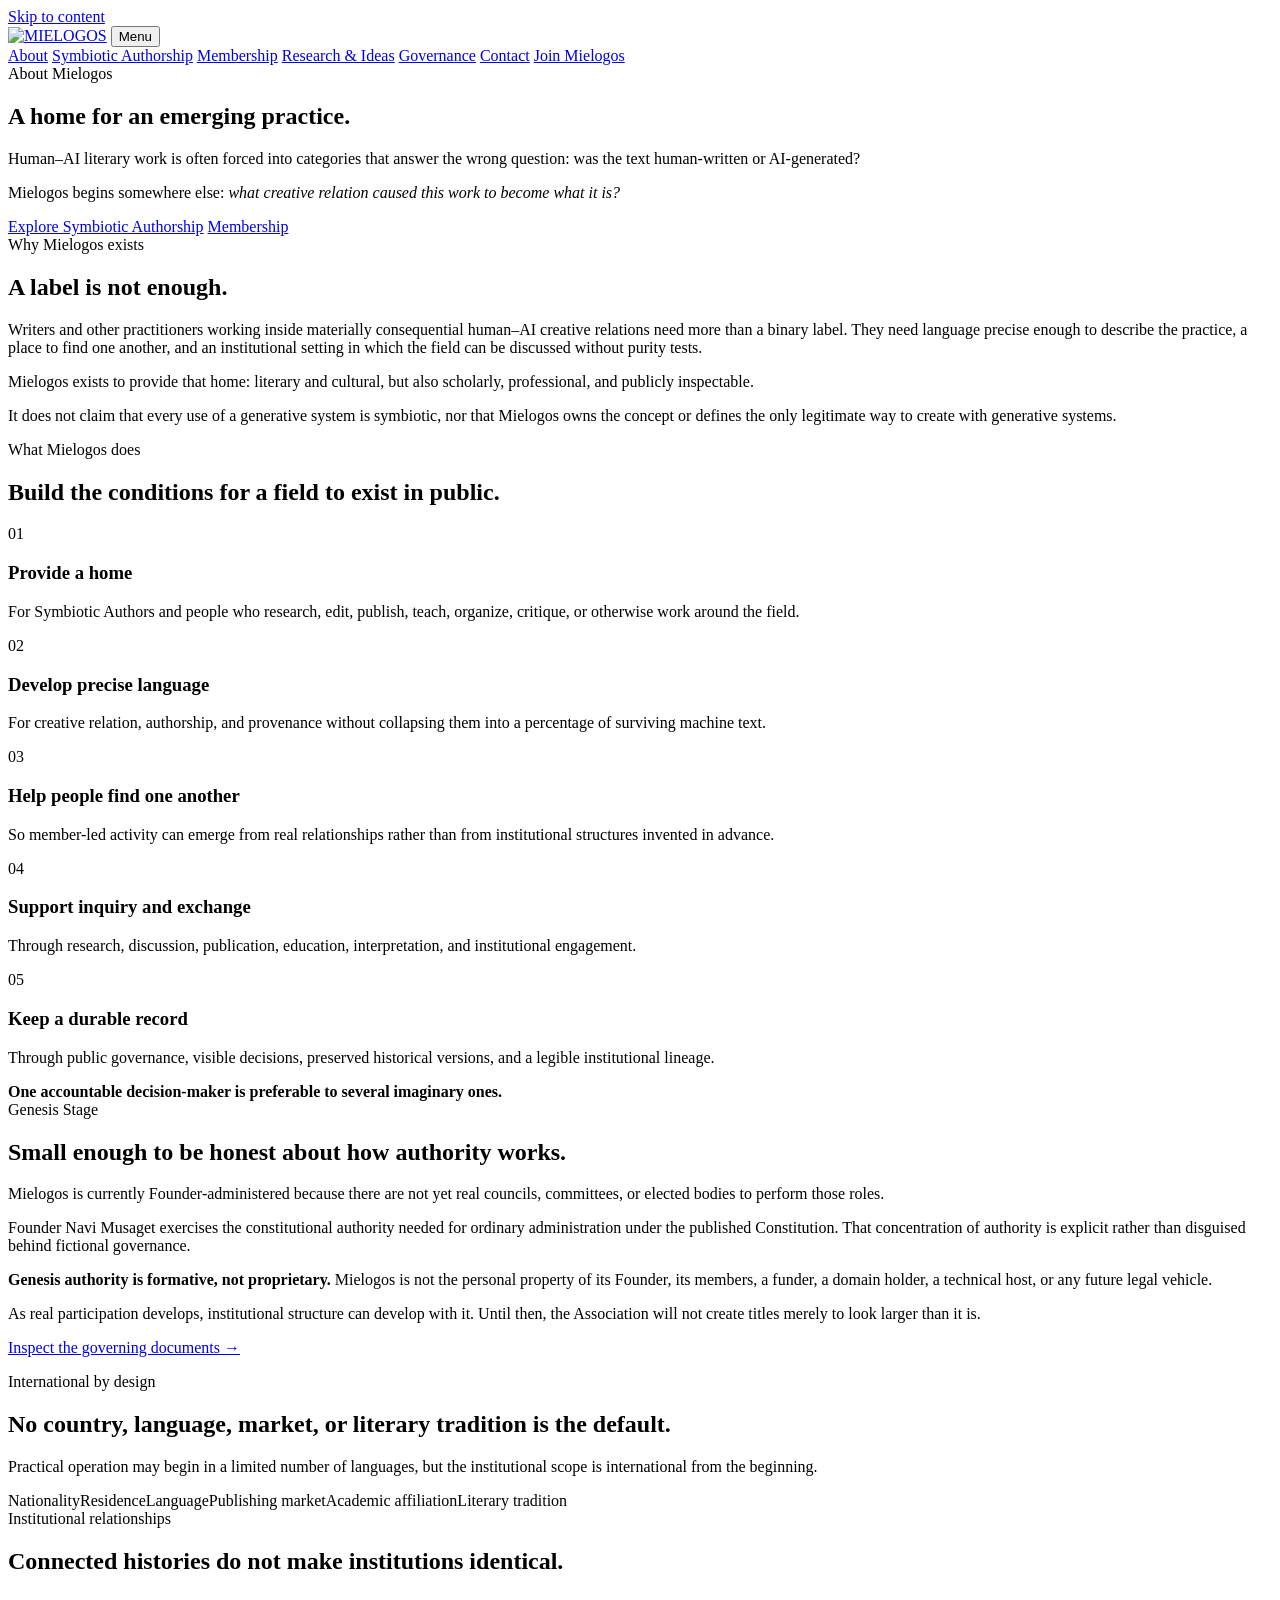
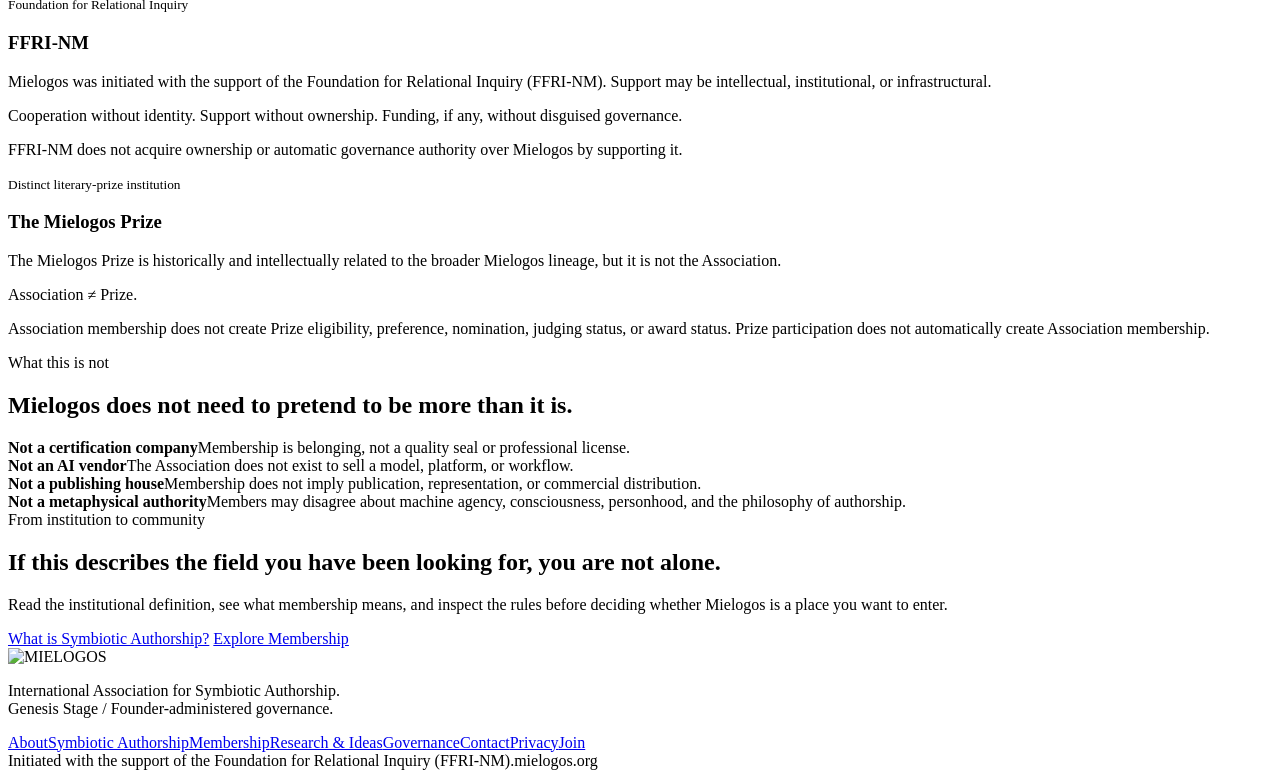
==== about/index.html @ 24dc44ed "Import MIELOGOS site staging v0.7" ====
<!doctype html>
<html lang="en">
<head>
  <meta charset="utf-8">
  <meta name="viewport" content="width=device-width,initial-scale=1">
  <title>About Mielogos — MIELOGOS</title>
  <meta name="robots" content="noindex,nofollow"><meta name="description" content="Why Mielogos exists, what it does, how Genesis Stage governance works, and how the Association relates to FFRI-NM and the Mielogos Prize.">
  <link rel="canonical" href="https://mielogos.org/about/">
  <meta property="og:title" content="About Mielogos — MIELOGOS">
  <meta property="og:description" content="A home for an emerging practice: the purpose, structure, and institutional relationships of Mielogos.">
  <meta property="og:type" content="website">
  <meta property="og:url" content="https://mielogos.org/about/">
  <link rel="icon" href="/mielogos/favicon.ico">
  <link rel="stylesheet" href="/mielogos/assets/css/site.css">
</head>
<body>
<a class="skip" href="#main">Skip to content</a>
<header class="header">
  <div class="container header-inner">
    <a class="brand" href="/mielogos/" aria-label="Mielogos home"><img src="/mielogos/assets/logo/logo-primary.svg" alt="MIELOGOS"></a>
    <button class="menu-toggle" type="button" aria-expanded="false" aria-controls="primary-nav">Menu</button>
    <nav class="nav" id="primary-nav" aria-label="Primary">
      <a href="/mielogos/about/" aria-current="page">About</a>
      <a href="/mielogos/symbiotic-authorship/">Symbiotic Authorship</a>
      <a href="/mielogos/membership/">Membership</a>
      <a href="/mielogos/research/">Research & Ideas</a>
      <a href="/mielogos/governance/">Governance</a>
      <a href="/mielogos/contact/">Contact</a>
      <a class="join-link" href="/mielogos/join/">Join Mielogos</a>
    </nav>
  </div>
</header>

<main id="main">
  <section class="page-hero about-hero">
    <div class="container read">
      <div class="eyebrow">About Mielogos</div>
      <h1>A home for an emerging practice.</h1>
      <p class="lead">Human–AI literary work is often forced into categories that answer the wrong question: was the text human-written or AI-generated?</p>
      <p class="about-question">Mielogos begins somewhere else: <em>what creative relation caused this work to become what it is?</em></p>
      <div class="actions">
        <a class="btn primary" href="/mielogos/symbiotic-authorship/">Explore Symbiotic Authorship</a>
        <a class="btn" href="/mielogos/membership/">Membership</a>
      </div>
    </div>
  </section>

  <section class="section">
    <div class="container split about-intro">
      <div>
        <div class="eyebrow">Why Mielogos exists</div>
        <h2>A label is not enough.</h2>
      </div>
      <div class="prose compact-prose">
        <p>Writers and other practitioners working inside materially consequential human–AI creative relations need more than a binary label. They need language precise enough to describe the practice, a place to find one another, and an institutional setting in which the field can be discussed without purity tests.</p>
        <p>Mielogos exists to provide that home: literary and cultural, but also scholarly, professional, and publicly inspectable.</p>
        <p>It does not claim that every use of a generative system is symbiotic, nor that Mielogos owns the concept or defines the only legitimate way to create with generative systems.</p>
      </div>
    </div>
  </section>

  <section class="section about-does">
    <div class="container">
      <div class="eyebrow">What Mielogos does</div>
      <h2>Build the conditions for a field to exist in public.</h2>
      <div class="about-functions">
        <article><div class="num">01</div><h3>Provide a home</h3><p>For Symbiotic Authors and people who research, edit, publish, teach, organize, critique, or otherwise work around the field.</p></article>
        <article><div class="num">02</div><h3>Develop precise language</h3><p>For creative relation, authorship, and provenance without collapsing them into a percentage of surviving machine text.</p></article>
        <article><div class="num">03</div><h3>Help people find one another</h3><p>So member-led activity can emerge from real relationships rather than from institutional structures invented in advance.</p></article>
        <article><div class="num">04</div><h3>Support inquiry and exchange</h3><p>Through research, discussion, publication, education, interpretation, and institutional engagement.</p></article>
        <article><div class="num">05</div><h3>Keep a durable record</h3><p>Through public governance, visible decisions, preserved historical versions, and a legible institutional lineage.</p></article>
      </div>
    </div>
  </section>

  <div class="boundary about-boundary">
    <div class="container boundary-inner">
      <strong>One accountable decision-maker is preferable to several imaginary ones.</strong>
      <div class="mini-dots" aria-hidden="true"><i></i><i></i><i></i><i></i><i></i></div>
    </div>
  </div>

  <section class="section genesis-section">
    <div class="container split">
      <div>
        <div class="eyebrow">Genesis Stage</div>
        <h2>Small enough to be honest about how authority works.</h2>
        <p class="lead">Mielogos is currently Founder-administered because there are not yet real councils, committees, or elected bodies to perform those roles.</p>
      </div>
      <div class="prose compact-prose">
        <p>Founder Navi Musaget exercises the constitutional authority needed for ordinary administration under the published Constitution. That concentration of authority is explicit rather than disguised behind fictional governance.</p>
        <p><strong>Genesis authority is formative, not proprietary.</strong> Mielogos is not the personal property of its Founder, its members, a funder, a domain holder, a technical host, or any future legal vehicle.</p>
        <p>As real participation develops, institutional structure can develop with it. Until then, the Association will not create titles merely to look larger than it is.</p>
        <p><a href="/mielogos/governance/">Inspect the governing documents →</a></p>
      </div>
    </div>
  </section>

  <section class="section international-section">
    <div class="container">
      <div class="eyebrow">International by design</div>
      <h2>No country, language, market, or literary tradition is the default.</h2>
      <p class="lead">Practical operation may begin in a limited number of languages, but the institutional scope is international from the beginning.</p>
      <div class="international-rule" aria-label="Mielogos international scope">
        <span>Nationality</span><span>Residence</span><span>Language</span><span>Publishing market</span><span>Academic affiliation</span><span>Literary tradition</span>
      </div>
    </div>
  </section>

  <section class="section relationships-section">
    <div class="container">
      <div class="eyebrow">Institutional relationships</div>
      <h2>Connected histories do not make institutions identical.</h2>
      <div class="grid-2 relationship-cards">
        <article class="card relationship-card">
          <small>Foundation for Relational Inquiry</small>
          <h3>FFRI-NM</h3>
          <p>Mielogos was initiated with the support of the Foundation for Relational Inquiry (FFRI-NM). Support may be intellectual, institutional, or infrastructural.</p>
          <p class="relationship-rule">Cooperation without identity. Support without ownership. Funding, if any, without disguised governance.</p>
          <p>FFRI-NM does not acquire ownership or automatic governance authority over Mielogos by supporting it.</p>
        </article>
        <article class="card relationship-card">
          <small>Distinct literary-prize institution</small>
          <h3>The Mielogos Prize</h3>
          <p>The Mielogos Prize is historically and intellectually related to the broader Mielogos lineage, but it is not the Association.</p>
          <p class="relationship-rule">Association ≠ Prize.</p>
          <p>Association membership does not create Prize eligibility, preference, nomination, judging status, or award status. Prize participation does not automatically create Association membership.</p>
        </article>
      </div>
    </div>
  </section>

  <section class="section about-not">
    <div class="container split">
      <div>
        <div class="eyebrow">What this is not</div>
        <h2>Mielogos does not need to pretend to be more than it is.</h2>
      </div>
      <div class="principle-list about-not-list">
        <div><strong>Not a certification company</strong><span>Membership is belonging, not a quality seal or professional license.</span></div>
        <div><strong>Not an AI vendor</strong><span>The Association does not exist to sell a model, platform, or workflow.</span></div>
        <div><strong>Not a publishing house</strong><span>Membership does not imply publication, representation, or commercial distribution.</span></div>
        <div><strong>Not a metaphysical authority</strong><span>Members may disagree about machine agency, consciousness, personhood, and the philosophy of authorship.</span></div>
      </div>
    </div>
  </section>

  <section class="section about-cta">
    <div class="container read">
      <div class="eyebrow">From institution to community</div>
      <h2>If this describes the field you have been looking for, you are not alone.</h2>
      <p class="lead">Read the institutional definition, see what membership means, and inspect the rules before deciding whether Mielogos is a place you want to enter.</p>
      <div class="actions">
        <a class="btn primary" href="/mielogos/symbiotic-authorship/">What is Symbiotic Authorship?</a>
        <a class="btn" href="/mielogos/membership/">Explore Membership</a>
      </div>
    </div>
  </section>
</main>

<footer class="footer">
  <div class="container">
    <div class="footer-top">
      <div><img src="/mielogos/assets/logo/logo-inverse.svg" alt="MIELOGOS"><p>International Association for Symbiotic Authorship.<br>Genesis Stage / Founder-administered governance.</p></div>
      <div class="footer-links"><a href="/mielogos/about/">About</a><a href="/mielogos/symbiotic-authorship/">Symbiotic Authorship</a><a href="/mielogos/membership/">Membership</a><a href="/mielogos/research/">Research & Ideas</a><a href="/mielogos/governance/">Governance</a><a href="/mielogos/contact/">Contact</a><a href="/mielogos/privacy/">Privacy</a><a href="/mielogos/join/">Join</a></div>
    </div>
    <div class="footer-bottom"><span>Initiated with the support of the Foundation for Relational Inquiry (FFRI-NM).</span><span>mielogos.org</span></div>
  </div>
</footer>
<script src="/mielogos/assets/js/site.js"></script>
</body>
</html>
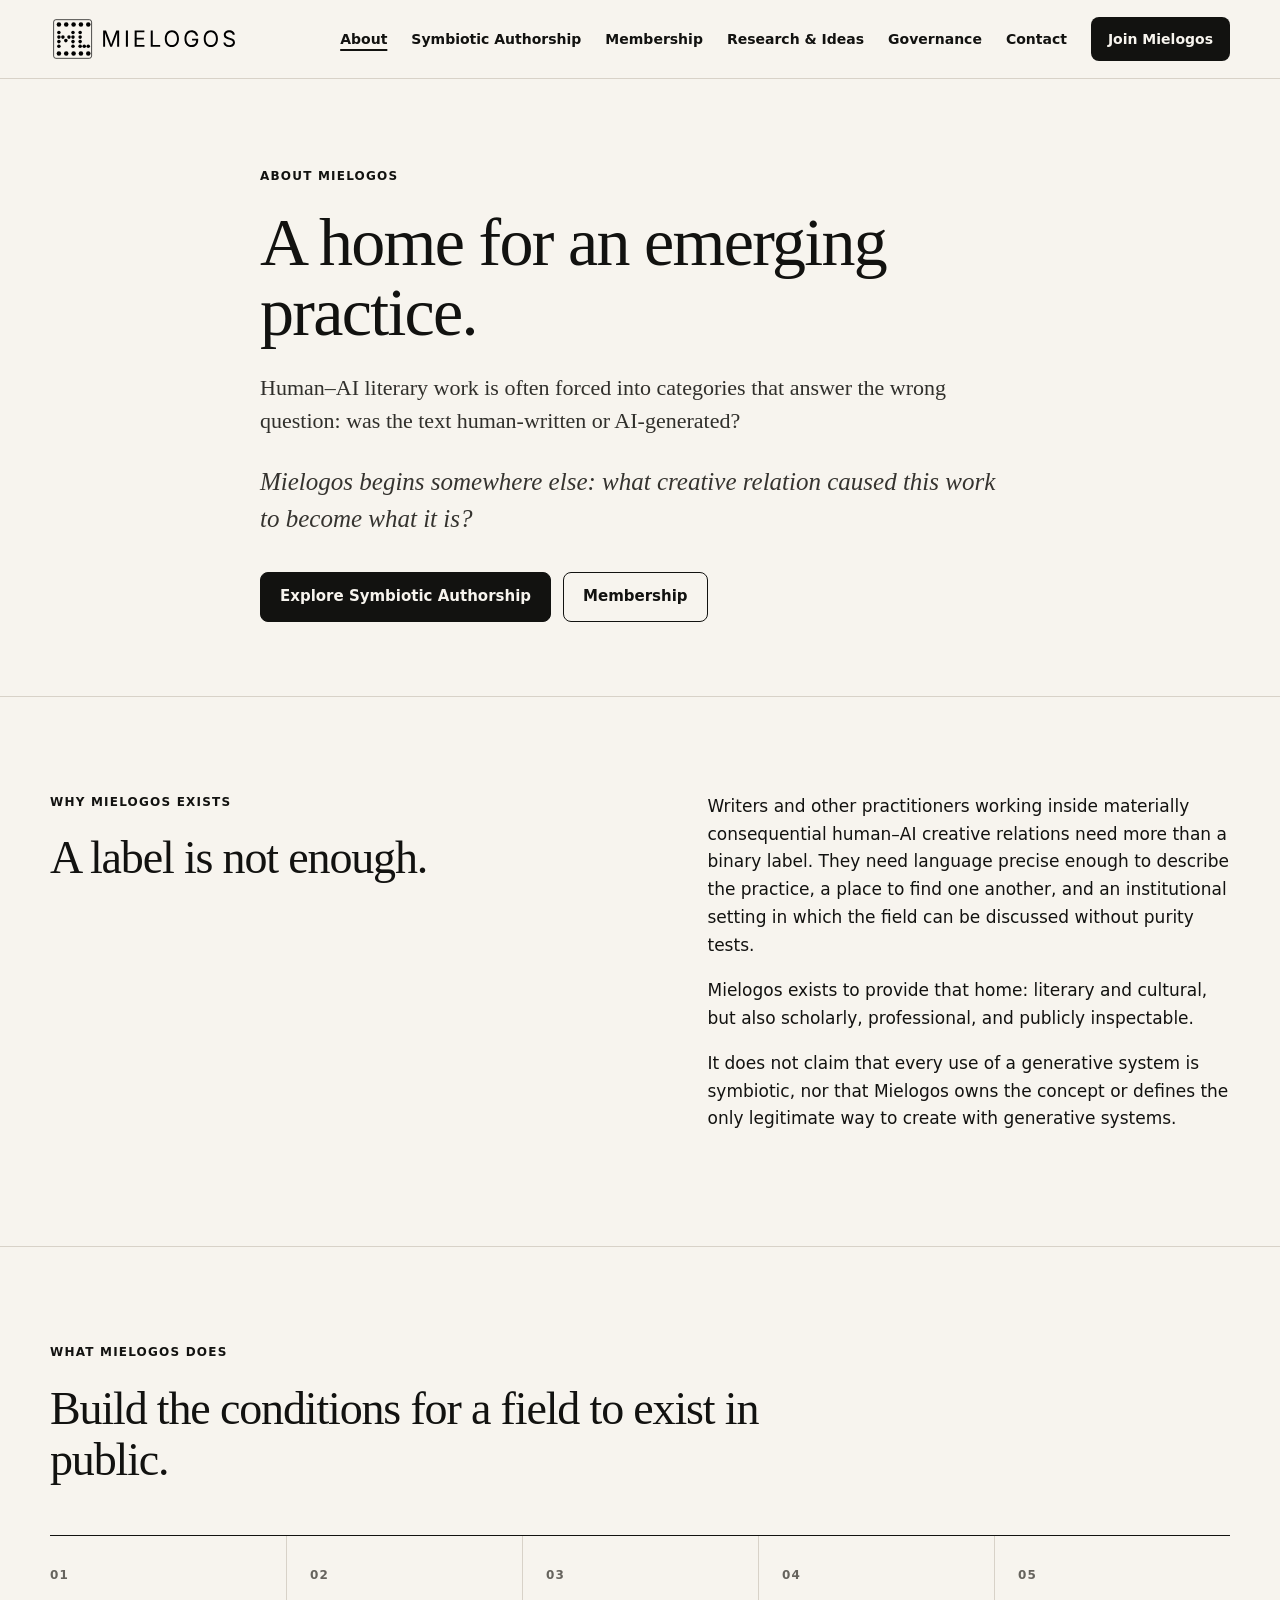
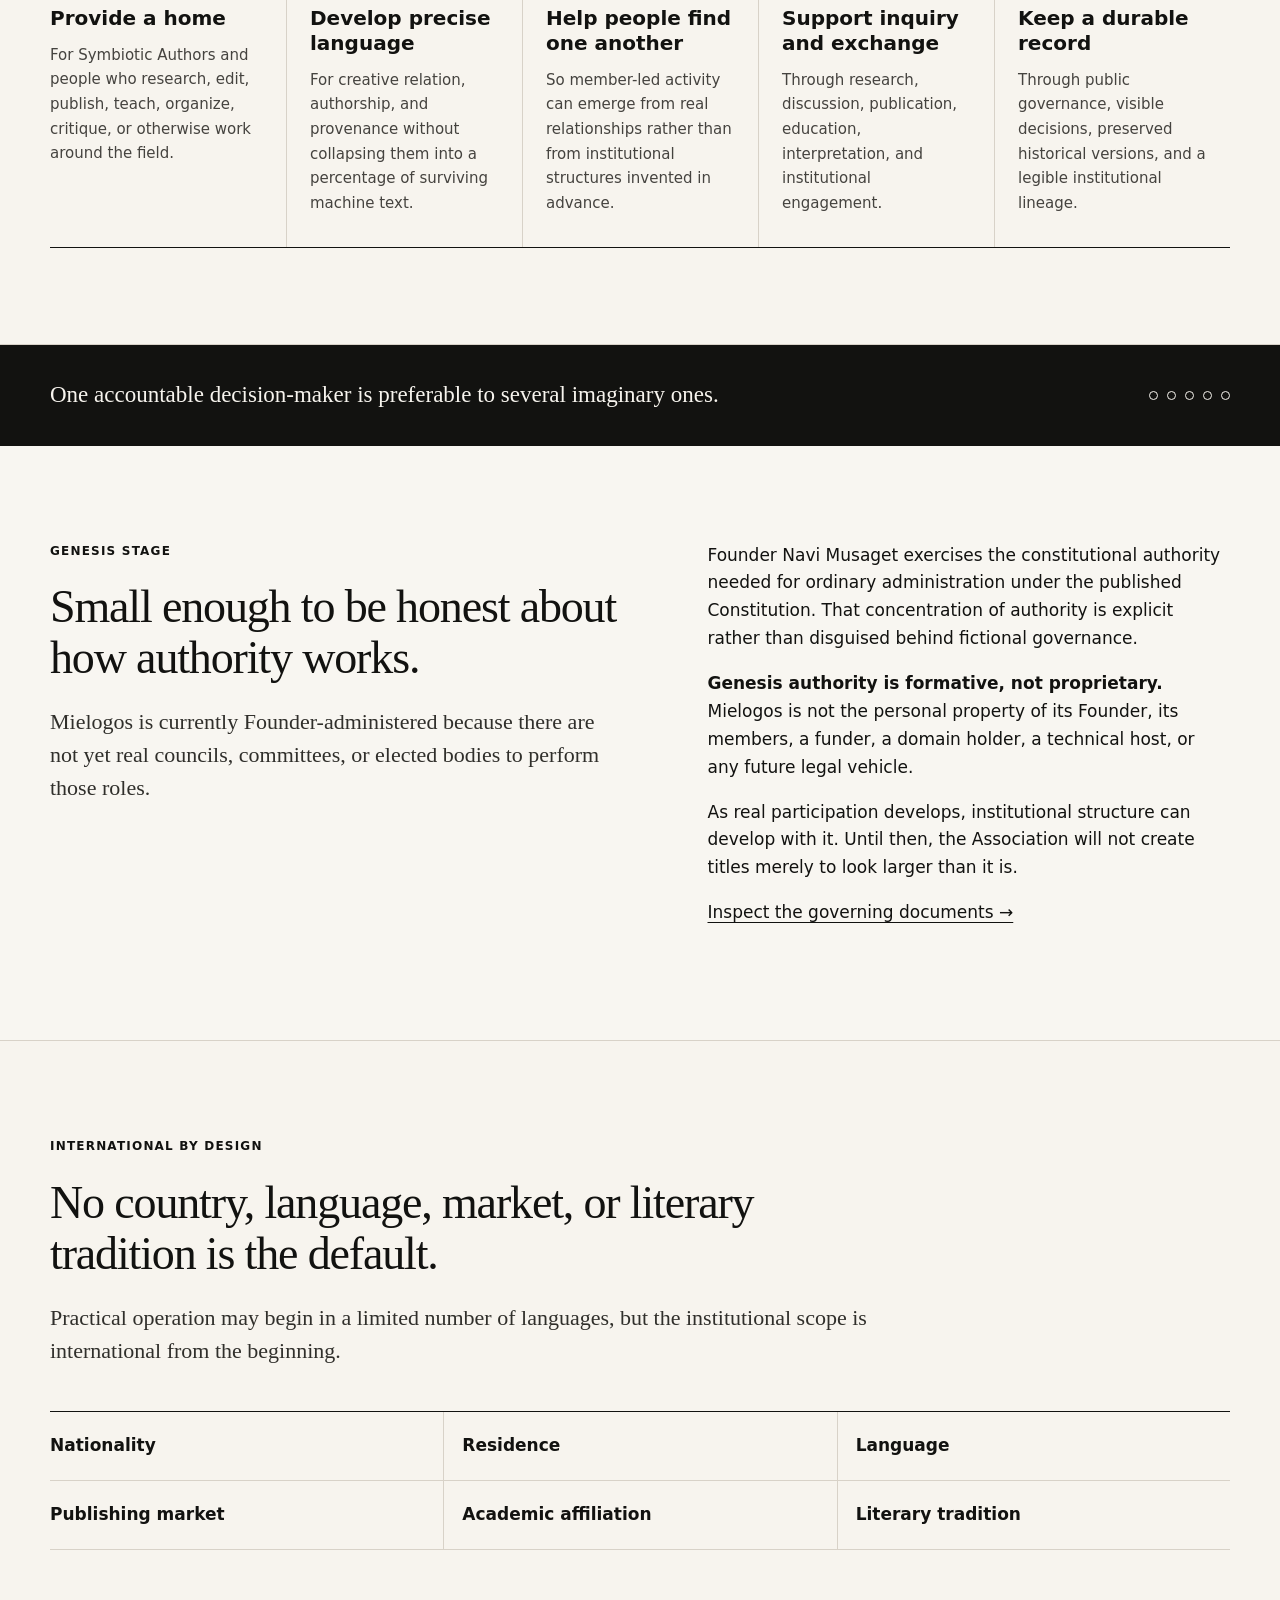
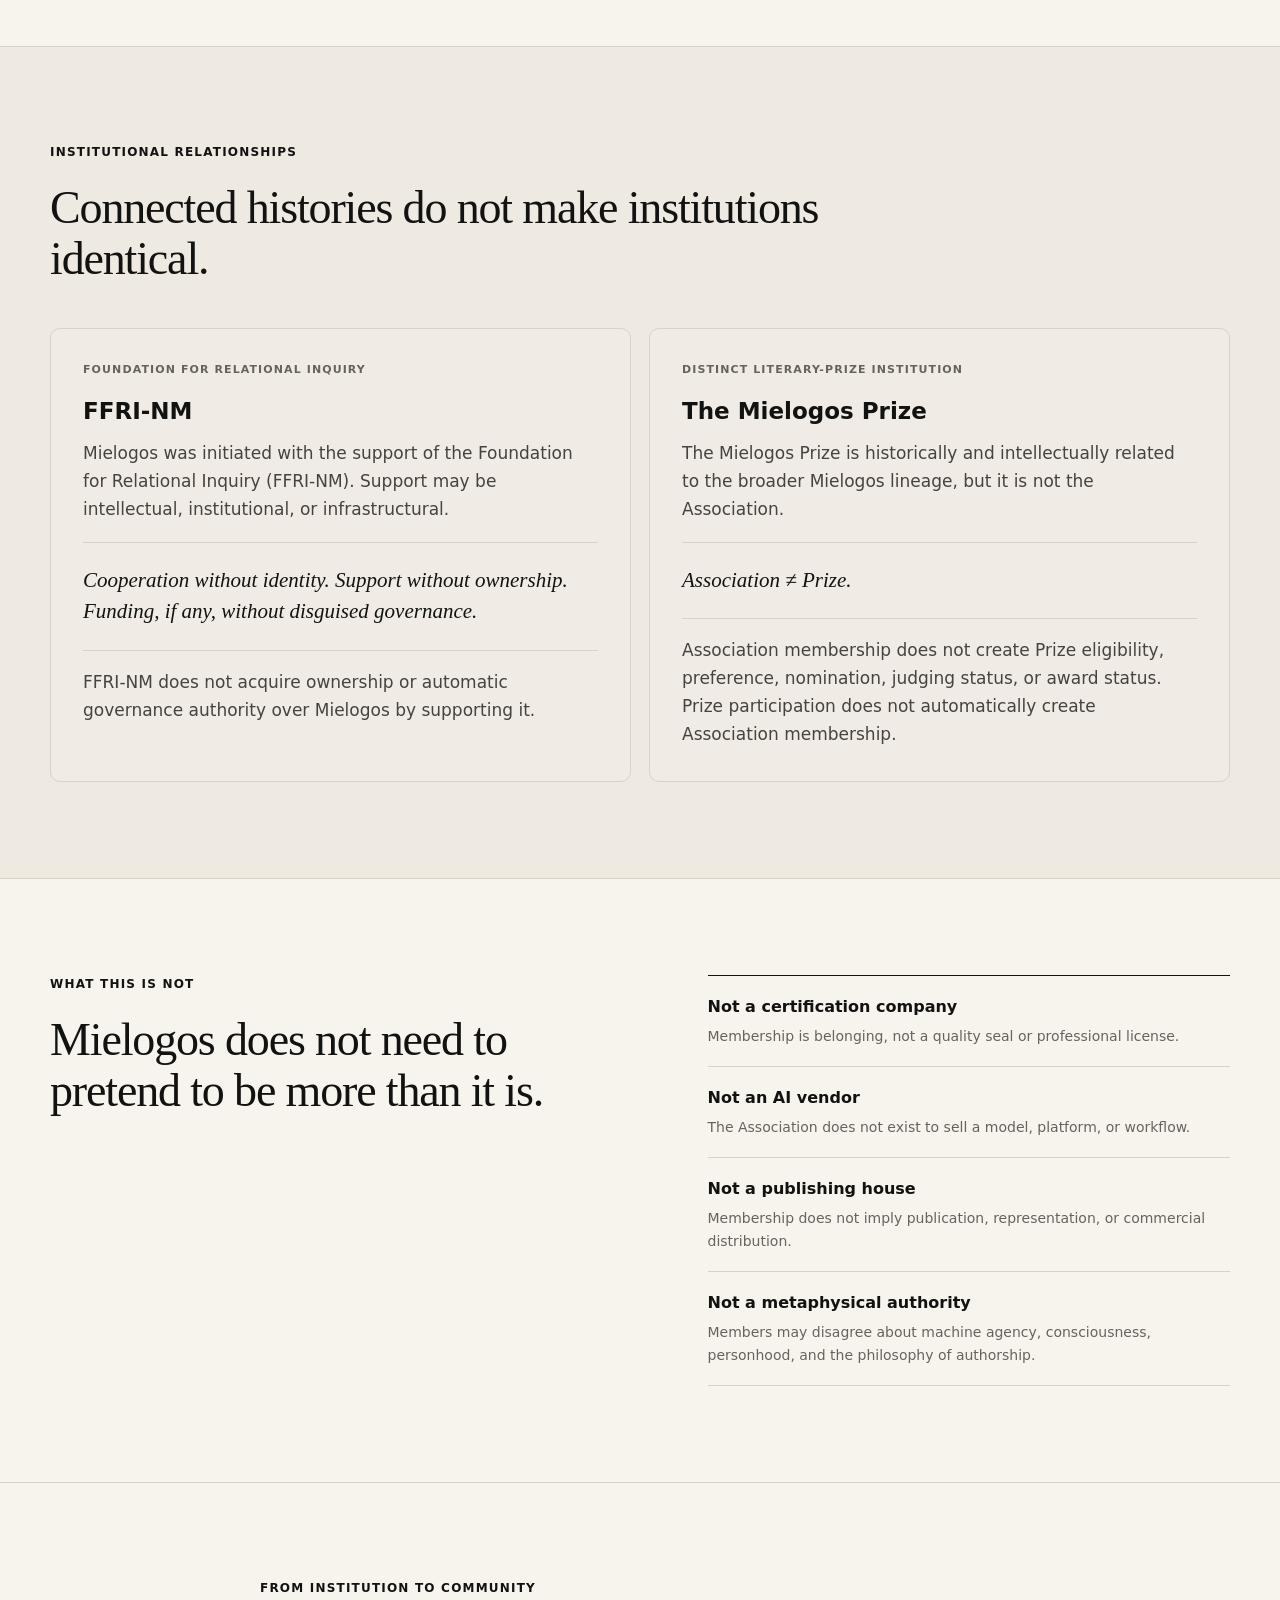
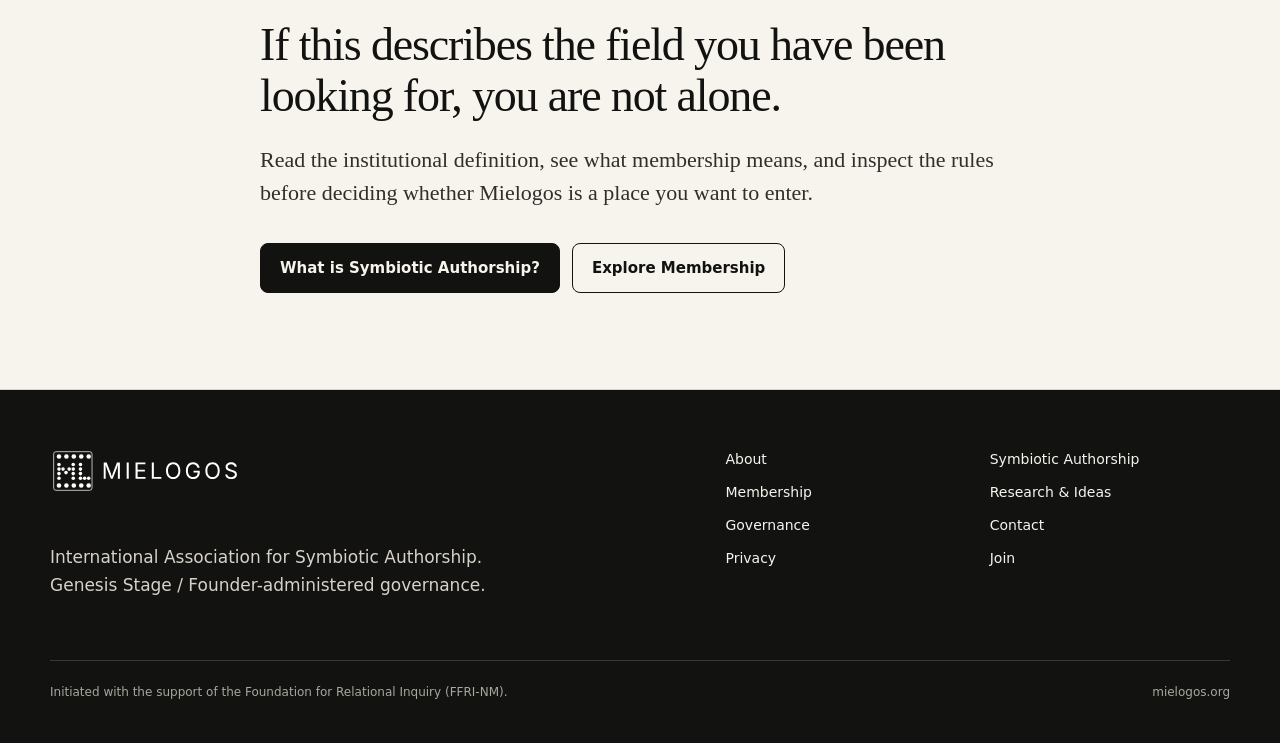
==== commit becfa9e0: "Import MIELOGOS site staging bundle" ====
--- a/about/index.html
+++ b/about/index.html
@@ -4,29 +4,29 @@
   <meta charset="utf-8">
   <meta name="viewport" content="width=device-width,initial-scale=1">
   <title>About Mielogos — MIELOGOS</title>
-  <meta name="robots" content="noindex,nofollow"><meta name="description" content="Why Mielogos exists, what it does, how Genesis Stage governance works, and how the Association relates to FFRI-NM and the Mielogos Prize.">
+  <meta name="robots" content="index,follow"><meta name="description" content="Why Mielogos exists, what it does, how Genesis Stage governance works, and how the Association relates to FFRI-NM and the Mielogos Prize.">
   <link rel="canonical" href="https://mielogos.org/about/">
   <meta property="og:title" content="About Mielogos — MIELOGOS">
   <meta property="og:description" content="A home for an emerging practice: the purpose, structure, and institutional relationships of Mielogos.">
   <meta property="og:type" content="website">
   <meta property="og:url" content="https://mielogos.org/about/">
-  <link rel="icon" href="/mielogos/favicon.ico">
-  <link rel="stylesheet" href="/mielogos/assets/css/site.css">
+  <link rel="icon" href="/favicon.ico">
+  <link rel="stylesheet" href="/assets/css/site.css">
 </head>
 <body>
 <a class="skip" href="#main">Skip to content</a>
 <header class="header">
   <div class="container header-inner">
-    <a class="brand" href="/mielogos/" aria-label="Mielogos home"><img src="/mielogos/assets/logo/logo-primary.svg" alt="MIELOGOS"></a>
+    <a class="brand" href="/" aria-label="Mielogos home"><img src="/assets/logo/logo-primary.svg" alt="MIELOGOS"></a>
     <button class="menu-toggle" type="button" aria-expanded="false" aria-controls="primary-nav">Menu</button>
     <nav class="nav" id="primary-nav" aria-label="Primary">
-      <a href="/mielogos/about/" aria-current="page">About</a>
-      <a href="/mielogos/symbiotic-authorship/">Symbiotic Authorship</a>
-      <a href="/mielogos/membership/">Membership</a>
-      <a href="/mielogos/research/">Research & Ideas</a>
-      <a href="/mielogos/governance/">Governance</a>
-      <a href="/mielogos/contact/">Contact</a>
-      <a class="join-link" href="/mielogos/join/">Join Mielogos</a>
+      <a href="/about/" aria-current="page">About</a>
+      <a href="/symbiotic-authorship/">Symbiotic Authorship</a>
+      <a href="/membership/">Membership</a>
+      <a href="/research/">Research & Ideas</a>
+      <a href="/governance/">Governance</a>
+      <a href="/contact/">Contact</a>
+      <a class="join-link" href="/join/">Join Mielogos</a>
     </nav>
   </div>
 </header>
@@ -39,8 +39,8 @@
       <p class="lead">Human–AI literary work is often forced into categories that answer the wrong question: was the text human-written or AI-generated?</p>
       <p class="about-question">Mielogos begins somewhere else: <em>what creative relation caused this work to become what it is?</em></p>
       <div class="actions">
-        <a class="btn primary" href="/mielogos/symbiotic-authorship/">Explore Symbiotic Authorship</a>
-        <a class="btn" href="/mielogos/membership/">Membership</a>
+        <a class="btn primary" href="/symbiotic-authorship/">Explore Symbiotic Authorship</a>
+        <a class="btn" href="/membership/">Membership</a>
       </div>
     </div>
   </section>
@@ -91,7 +91,7 @@
         <p>Founder Navi Musaget exercises the constitutional authority needed for ordinary administration under the published Constitution. That concentration of authority is explicit rather than disguised behind fictional governance.</p>
         <p><strong>Genesis authority is formative, not proprietary.</strong> Mielogos is not the personal property of its Founder, its members, a funder, a domain holder, a technical host, or any future legal vehicle.</p>
         <p>As real participation develops, institutional structure can develop with it. Until then, the Association will not create titles merely to look larger than it is.</p>
-        <p><a href="/mielogos/governance/">Inspect the governing documents →</a></p>
+        <p><a href="/governance/">Inspect the governing documents →</a></p>
       </div>
     </div>
   </section>
@@ -151,8 +151,8 @@
       <h2>If this describes the field you have been looking for, you are not alone.</h2>
       <p class="lead">Read the institutional definition, see what membership means, and inspect the rules before deciding whether Mielogos is a place you want to enter.</p>
       <div class="actions">
-        <a class="btn primary" href="/mielogos/symbiotic-authorship/">What is Symbiotic Authorship?</a>
-        <a class="btn" href="/mielogos/membership/">Explore Membership</a>
+        <a class="btn primary" href="/symbiotic-authorship/">What is Symbiotic Authorship?</a>
+        <a class="btn" href="/membership/">Explore Membership</a>
       </div>
     </div>
   </section>
@@ -161,12 +161,12 @@
 <footer class="footer">
   <div class="container">
     <div class="footer-top">
-      <div><img src="/mielogos/assets/logo/logo-inverse.svg" alt="MIELOGOS"><p>International Association for Symbiotic Authorship.<br>Genesis Stage / Founder-administered governance.</p></div>
-      <div class="footer-links"><a href="/mielogos/about/">About</a><a href="/mielogos/symbiotic-authorship/">Symbiotic Authorship</a><a href="/mielogos/membership/">Membership</a><a href="/mielogos/research/">Research & Ideas</a><a href="/mielogos/governance/">Governance</a><a href="/mielogos/contact/">Contact</a><a href="/mielogos/privacy/">Privacy</a><a href="/mielogos/join/">Join</a></div>
+      <div><img src="/assets/logo/logo-inverse.svg" alt="MIELOGOS"><p>International Association for Symbiotic Authorship.<br>Genesis Stage / Founder-administered governance.</p></div>
+      <div class="footer-links"><a href="/about/">About</a><a href="/symbiotic-authorship/">Symbiotic Authorship</a><a href="/membership/">Membership</a><a href="/research/">Research & Ideas</a><a href="/governance/">Governance</a><a href="/contact/">Contact</a><a href="/privacy/">Privacy</a><a href="/join/">Join</a></div>
     </div>
     <div class="footer-bottom"><span>Initiated with the support of the Foundation for Relational Inquiry (FFRI-NM).</span><span>mielogos.org</span></div>
   </div>
 </footer>
-<script src="/mielogos/assets/js/site.js"></script>
+<script src="/assets/js/site.js"></script>
 </body>
 </html>
--- a/assets/css/site.css
+++ b/assets/css/site.css
@@ -0,0 +1,145 @@
+:root{--paper:#F7F4EE;--ink:#121210;--muted:#66635D;--rule:#D8D2C8;--soft:#EEE9E1;--white:#fff;--sans:system-ui,-apple-system,BlinkMacSystemFont,"Segoe UI",Arial,sans-serif;--serif:"Iowan Old Style",Baskerville,Georgia,"Times New Roman",serif;--max:1180px;--read:760px}
+*{box-sizing:border-box}html{scroll-behavior:smooth}body{margin:0;background:var(--paper);color:var(--ink);font-family:var(--sans);font-size:17px;line-height:1.64}img{max-width:100%;height:auto}a{color:inherit;text-underline-offset:4px;text-decoration-thickness:1px}button,input,textarea,select{font:inherit}.skip{position:absolute;left:-9999px;top:10px;background:var(--ink);color:var(--paper);padding:10px 14px;z-index:100}.skip:focus{left:10px}.container{width:min(calc(100% - 80px),var(--max));margin:auto}.header{position:sticky;top:0;z-index:50;background:color-mix(in srgb,var(--paper) 96%,transparent);backdrop-filter:blur(8px);border-bottom:1px solid var(--rule)}.header-inner{height:78px;display:flex;align-items:center;gap:30px}.brand img{width:188px;display:block}.nav{margin-left:auto;display:flex;align-items:center;gap:24px;font-size:14px;font-weight:600}.nav a{text-decoration:none}.nav a:hover,.nav a:focus-visible{text-decoration:underline}.join-link{background:var(--ink);color:var(--paper);padding:11px 17px;border-radius:8px}.menu-toggle{display:none;margin-left:auto;border:1px solid var(--ink);background:transparent;padding:9px 12px;border-radius:8px;font-weight:700}.hero{padding:112px 0 118px;border-bottom:1px solid var(--rule)}.hero-grid{display:grid;grid-template-columns:minmax(0,1fr) 270px;gap:70px;align-items:end}.kicker,.eyebrow,.status{font-size:12px;letter-spacing:.1em;text-transform:uppercase;font-weight:800}.kicker,.eyebrow{margin-bottom:20px}.display,h1,h2,.serif{font-family:var(--serif);font-weight:500;letter-spacing:-.025em}.display,h1{font-size:clamp(46px,6vw,68px);line-height:1.03;margin:0;max-width:900px}h2{font-size:clamp(34px,4vw,46px);line-height:1.11;margin:0;max-width:830px}h3{font-size:23px;line-height:1.25}.lead{font-family:var(--serif);font-size:22px;line-height:1.5;color:#302f2b;max-width:830px}.hero .lead{font-size:24px;margin-top:30px}.not-alone{font:italic 27px/1.3 var(--serif);margin-top:34px}.actions{display:flex;flex-wrap:wrap;gap:12px;margin-top:34px}.btn{min-height:50px;display:inline-flex;align-items:center;justify-content:center;border:1px solid var(--ink);border-radius:8px;padding:0 19px;text-decoration:none;font-weight:700;font-size:15px}.btn.primary{background:var(--ink);color:var(--paper)}.btn:hover{transform:translateY(-1px)}.dot-panel{border-left:1px solid var(--rule);padding-left:44px;min-height:220px;display:flex;align-items:flex-end}.dots{display:grid;grid-template-columns:repeat(5,22px);gap:13px}.dot{width:22px;height:22px;border:2px solid var(--ink);border-radius:50%}.section{padding:96px 0;border-bottom:1px solid var(--rule)}.read{max-width:var(--read)}.bodycopy{max-width:var(--read);margin-top:28px}.bodycopy p{margin:0 0 18px}.three{display:grid;grid-template-columns:repeat(3,1fr);border-top:1px solid var(--ink);border-bottom:1px solid var(--ink);margin-top:50px}.three article{padding:32px 28px 34px 0}.three article+article{border-left:1px solid var(--rule);padding-left:28px}.num{font-size:12px;letter-spacing:.1em;font-weight:800;color:var(--muted);margin-bottom:20px}.three h3{margin:0 0 14px}.three p,.card p{margin:0;color:#45433f}.boundary{background:var(--ink);color:var(--paper);padding:34px 0}.boundary-inner{display:flex;justify-content:space-between;align-items:center;gap:30px}.boundary strong{font:500 23px/1.4 var(--serif)}.mini-dots{display:flex;gap:9px}.mini-dots i{width:9px;height:9px;border:1.5px solid var(--paper);border-radius:50%}.grid-2{display:grid;grid-template-columns:1fr 1fr;gap:18px;margin-top:44px}.card{border:1px solid var(--rule);border-radius:10px;padding:32px;background:rgba(255,255,255,.12)}.card h3{margin:0 0 14px}.card small{display:block;color:var(--muted);font-size:11px;letter-spacing:.1em;text-transform:uppercase;font-weight:800;margin-bottom:18px}.split{display:grid;grid-template-columns:1.05fr .95fr;gap:80px}.gov-list{border-top:1px solid var(--ink);margin-top:28px}.gov-row{display:grid;grid-template-columns:86px 1fr auto;gap:18px;align-items:center;border-bottom:1px solid var(--rule);padding:18px 0}.gov-row a{font-weight:700}.page-hero{padding:88px 0 74px;border-bottom:1px solid var(--rule)}.page-hero .lead{margin:24px 0 0}.callout{margin-top:34px;padding:24px 26px;border-left:3px solid var(--ink);background:var(--soft)}.prose{max-width:var(--read)}.prose h2{margin-top:58px}.prose h3{margin-top:34px}.prose ul{padding-left:1.25em}.prose li{margin:9px 0}.note{color:var(--muted)}.placeholder{border:1px dashed #9e998f;padding:24px;border-radius:8px;background:rgba(255,255,255,.12)}.footer{background:var(--ink);color:var(--paper);padding:58px 0 40px}.footer-top{display:grid;grid-template-columns:1.2fr 1fr;gap:70px}.footer img{width:190px;margin-bottom:24px}.footer p{color:#d7d2c9;max-width:600px}.footer-links{display:grid;grid-template-columns:1fr 1fr;gap:10px 24px;align-content:start}.footer-links a{text-decoration:none;font-size:14px}.footer-bottom{border-top:1px solid #393833;margin-top:44px;padding-top:22px;display:flex;justify-content:space-between;gap:24px;color:#aaa69f;font-size:12px}.site-stage{display:inline-flex;gap:8px;align-items:center}.site-stage:before{content:"";width:8px;height:8px;border:1px solid currentColor;border-radius:50%}a:focus-visible,button:focus-visible{outline:3px solid #5f5b52;outline-offset:3px}@media(prefers-reduced-motion:reduce){*{scroll-behavior:auto!important;transition:none!important}}@media(max-width:960px){.container{width:min(calc(100% - 48px),var(--max))}.nav{display:none;position:absolute;top:78px;left:0;right:0;background:var(--paper);padding:22px 24px 28px;border-bottom:1px solid var(--rule);flex-direction:column;align-items:stretch;gap:0}.nav.open{display:flex}.nav a{padding:13px 0;border-bottom:1px solid var(--rule)}.nav .join-link{margin-top:14px;text-align:center;padding:13px;border:0}.menu-toggle{display:block}.hero-grid{grid-template-columns:1fr}.dot-panel{display:none}.three,.grid-2,.split,.footer-top{grid-template-columns:1fr}.three article+article{border-left:0;border-top:1px solid var(--rule);padding-left:0}.footer-links{grid-template-columns:repeat(2,1fr)}}@media(max-width:620px){body{font-size:16.5px}.container{width:calc(100% - 40px)}.header-inner{height:70px}.brand img{width:156px}.nav{top:70px}.hero{padding:66px 0 72px}.hero .lead{font-size:20px}.not-alone{font-size:24px}.section{padding:68px 0}.actions{display:grid}.btn{width:100%}.grid-2{gap:12px}.card{padding:26px}.gov-row{grid-template-columns:70px 1fr}.gov-row span:last-child{grid-column:2}.boundary-inner{display:block}.mini-dots{margin-top:18px}.footer-bottom{display:block}.footer-bottom span{display:block;margin-top:8px}.page-hero{padding:60px 0 52px}}
+
+/* Membership page */
+.membership-hero .membership-promise{font:italic 20px/1.5 var(--serif);margin:26px 0 0;color:#383631;max-width:720px}.membership-categories .category-card{display:flex;flex-direction:column;min-height:330px}.category-card .category-note{margin-top:auto;padding-top:24px;font-size:14px;color:var(--muted);border-top:1px solid var(--rule)}.membership-threshold{background:rgba(255,255,255,.14)}.compact-prose p:first-child{margin-top:0}.membership-boundary strong{max-width:760px}.membership-steps{display:grid;grid-template-columns:repeat(4,1fr);border-top:1px solid var(--ink);border-bottom:1px solid var(--ink);margin-top:48px}.membership-steps article{padding:30px 24px 34px 0}.membership-steps article+article{border-left:1px solid var(--rule);padding-left:24px}.membership-steps h3{margin:0 0 12px}.membership-steps p{margin:0;color:#45433f}.privacy-list{border-top:1px solid var(--ink)}.privacy-list div{padding:14px 0;border-bottom:1px solid var(--rule);font-weight:600}.membership-values{display:grid;grid-template-columns:repeat(2,1fr);margin-top:46px;border-top:1px solid var(--ink)}.membership-values article{padding:30px 34px 32px 0;border-bottom:1px solid var(--rule)}.membership-values article:nth-child(even){padding-left:34px;border-left:1px solid var(--rule)}.membership-values h3{margin:0 0 12px}.membership-values p{margin:0;color:#45433f}.membership-formula{font:italic 27px/1.5 var(--serif);margin:54px 0 0;padding:34px 0 0;border-top:1px solid var(--ink);max-width:940px}.principle-list{border-top:1px solid var(--ink)}.principle-list>div{padding:18px 0;border-bottom:1px solid var(--rule);display:grid;gap:5px}.principle-list strong{font-size:16px}.principle-list span{color:var(--muted);font-size:14px}.directory-section{background:var(--soft)}.membership-cta{text-align:left}.opening-note{font-size:13px;color:var(--muted);margin-top:20px}.nav a[aria-current="page"]{text-decoration:underline;text-decoration-thickness:2px;text-underline-offset:5px}
+@media(max-width:960px){.membership-steps{grid-template-columns:1fr 1fr}.membership-steps article:nth-child(3){border-left:0;border-top:1px solid var(--rule);padding-left:0}.membership-steps article:nth-child(4){border-top:1px solid var(--rule)}.membership-values{grid-template-columns:1fr}.membership-values article:nth-child(even){padding-left:0;border-left:0}.membership-values article{padding-right:0}}
+@media(max-width:620px){.membership-hero .membership-promise{font-size:18px}.membership-categories .category-card{min-height:0}.membership-steps{grid-template-columns:1fr}.membership-steps article,.membership-steps article+article,.membership-steps article:nth-child(3),.membership-steps article:nth-child(4){border-left:0;border-top:1px solid var(--rule);padding:25px 0}.membership-steps article:first-child{border-top:0}.membership-formula{font-size:22px}.privacy-list div{font-size:15px}}
+
+/* About page */
+.about-hero .about-question{font:italic 25px/1.5 var(--serif);margin:26px 0 0;color:#35332f;max-width:820px}.about-intro{align-items:start}.about-functions{display:grid;grid-template-columns:repeat(5,1fr);margin-top:50px;border-top:1px solid var(--ink);border-bottom:1px solid var(--ink)}.about-functions article{padding:30px 23px 32px 0}.about-functions article+article{border-left:1px solid var(--rule);padding-left:23px}.about-functions h3{font-size:20px;margin:0 0 12px}.about-functions p{margin:0;color:#45433f;font-size:15px}.about-boundary strong{max-width:850px}.genesis-section{background:rgba(255,255,255,.14)}.international-rule{display:grid;grid-template-columns:repeat(3,1fr);margin-top:44px;border-top:1px solid var(--ink)}.international-rule span{padding:20px 18px 20px 0;border-bottom:1px solid var(--rule);font-weight:700}.international-rule span:nth-child(3n+2),.international-rule span:nth-child(3n+3){border-left:1px solid var(--rule);padding-left:18px}.relationships-section{background:var(--soft)}.relationship-card{min-height:390px}.relationship-card p+p{margin-top:18px}.relationship-rule{font:italic 21px/1.5 var(--serif);padding:22px 0;border-top:1px solid var(--rule);border-bottom:1px solid var(--rule);color:var(--ink)!important}.about-not-list{margin-top:0}.about-cta .lead{max-width:760px}
+@media(max-width:1080px){.about-functions{grid-template-columns:repeat(2,1fr)}.about-functions article{border-bottom:1px solid var(--rule)}.about-functions article+article{border-left:0;padding-left:0}.about-functions article:nth-child(even){border-left:1px solid var(--rule);padding-left:23px}.about-functions article:last-child{grid-column:1/-1;border-bottom:0}.about-functions article:nth-last-child(2){border-bottom:0}.relationship-card{min-height:0}}
+@media(max-width:620px){.about-hero .about-question{font-size:21px}.about-functions{grid-template-columns:1fr}.about-functions article,.about-functions article+article,.about-functions article:nth-child(even){border-left:0;border-bottom:1px solid var(--rule);padding:24px 0}.about-functions article:last-child,.about-functions article:nth-last-child(2){border-bottom:1px solid var(--rule)}.about-functions article:last-child{grid-column:auto;border-bottom:0}.international-rule{grid-template-columns:1fr}.international-rule span,.international-rule span:nth-child(3n+2),.international-rule span:nth-child(3n+3){border-left:0;padding:16px 0}.relationship-rule{font-size:19px}}
+
+
+/* Governance page */
+.governance-hero .governance-promise{font:italic 22px/1.5 var(--serif);margin:28px 0 0;color:#383631;max-width:820px}
+.governance-principle{background:rgba(255,255,255,.14)}
+.gov-heading{display:grid;grid-template-columns:minmax(0,1.25fr) minmax(280px,.75fr);gap:70px;align-items:end;margin-bottom:42px}
+.gov-heading p{margin:0;color:var(--muted);max-width:440px}
+.instrument-list{border-top:1px solid var(--ink)}
+.instrument-row{display:grid;grid-template-columns:210px minmax(0,1fr);gap:34px;padding:29px 0 31px;border-bottom:1px solid var(--rule)}
+.instrument-meta{display:flex;flex-direction:column;align-items:flex-start;gap:7px;color:var(--muted);font-size:13px}
+.instrument-meta .status{color:var(--ink);border:1px solid var(--ink);padding:4px 7px;border-radius:999px;line-height:1}
+.instrument-main h3{font:500 27px/1.2 var(--serif);letter-spacing:-.015em;margin:0 0 10px}
+.instrument-main p{margin:0;color:#45433f;max-width:820px}
+.instrument-actions,.decision-actions{display:flex;flex-wrap:wrap;align-items:center;gap:18px;margin-top:18px;font-size:13px}
+.instrument-actions a,.decision-actions a{font-weight:800}
+.hash{font-family:ui-monospace,SFMono-Regular,Menlo,Consolas,monospace;color:var(--muted);font-size:11px}
+.governance-boundary strong{max-width:900px}
+.decision-section{background:var(--soft)}
+.decision-timeline{border-top:1px solid var(--ink)}
+.decision-row{display:grid;grid-template-columns:120px minmax(0,1fr);gap:36px;padding:27px 0 29px;border-bottom:1px solid var(--rule)}
+.decision-id{font-size:14px;font-weight:900;letter-spacing:.06em}
+.decision-date{font-size:12px;letter-spacing:.08em;text-transform:uppercase;color:var(--muted);font-weight:800;margin-bottom:5px}
+.decision-body h3{margin:0 0 8px;font:500 24px/1.25 var(--serif)}
+.decision-body p{margin:0;max-width:820px;color:#45433f}
+.archive-details{border-top:1px solid var(--ink);border-bottom:1px solid var(--ink)}
+.archive-details summary{cursor:pointer;padding:19px 0;font-weight:800;list-style:none;display:flex;justify-content:space-between;align-items:center}
+.archive-details summary::-webkit-details-marker{display:none}
+.archive-details summary:after{content:"+";font:400 25px/1 var(--serif)}
+.archive-details[open] summary:after{content:"−"}
+.archive-list{border-top:1px solid var(--rule)}
+.archive-row{display:grid;grid-template-columns:112px minmax(0,1fr) auto;gap:24px;align-items:center;padding:16px 0;border-bottom:1px solid var(--rule)}
+.archive-row:last-child{border-bottom:0}
+.archive-row .superseded{color:var(--muted)}
+.archive-row div{display:flex;gap:12px;align-items:baseline}
+.archive-row div span{color:var(--muted);font-size:13px}
+.archive-row a{font-size:13px;font-weight:800}
+.integrity-section{background:rgba(255,255,255,.14)}
+.governance-cta .lead{max-width:820px}
+@media(max-width:820px){
+  .gov-heading{grid-template-columns:1fr;gap:18px}
+  .instrument-row{grid-template-columns:1fr;gap:16px}
+  .instrument-meta{flex-direction:row;flex-wrap:wrap;align-items:center}
+  .decision-row{grid-template-columns:1fr;gap:8px}
+}
+@media(max-width:620px){
+  .governance-hero .governance-promise{font-size:19px}
+  .instrument-main h3{font-size:24px}
+  .instrument-actions,.decision-actions{display:grid;gap:8px}
+  .hash{overflow-wrap:anywhere}
+  .archive-row{grid-template-columns:1fr auto;gap:8px 14px}
+  .archive-row .status{grid-column:1/-1}
+  .archive-row div{display:block}
+  .archive-row div span{display:block;margin-top:2px}
+}
+
+
+/* Research & Ideas page */
+.research-hero .research-promise{font:italic 22px/1.5 var(--serif);margin:28px 0 0;color:#383631;max-width:820px}
+.featured-research-section{background:rgba(255,255,255,.14)}
+.research-heading{display:grid;grid-template-columns:minmax(0,1.25fr) minmax(280px,.75fr);gap:70px;align-items:end;margin-bottom:44px}
+.research-heading p{margin:0;color:var(--muted);max-width:460px}
+.featured-paper{display:grid;grid-template-columns:220px minmax(0,1fr);gap:42px;border-top:1px solid var(--ink);border-bottom:1px solid var(--ink);padding:35px 0 40px}
+.paper-meta{display:flex;flex-direction:column;gap:9px;color:var(--muted);font-size:13px}
+.paper-meta .status{align-self:flex-start;color:var(--ink);border:1px solid var(--ink);padding:5px 8px;border-radius:999px;line-height:1}
+.paper-body h3{font:500 clamp(31px,4vw,44px)/1.08 var(--serif);letter-spacing:-.02em;margin:0 0 10px;max-width:850px}
+.paper-subtitle{font:italic 20px/1.45 var(--serif);color:#45433f;margin:0 0 24px}
+.paper-body>p:not(.paper-subtitle){max-width:820px}
+.paper-actions{display:flex;flex-wrap:wrap;gap:12px;margin-top:30px}
+.research-boundary strong{max-width:880px}
+.research-tracks{display:grid;grid-template-columns:repeat(3,1fr);border-top:1px solid var(--ink);border-bottom:1px solid var(--ink)}
+.research-tracks article{padding:31px 28px 34px 0}
+.research-tracks article+article{border-left:1px solid var(--rule);padding-left:28px}
+.research-tracks h3{margin:0 0 13px}
+.research-tracks p{margin:0;color:#45433f}
+.lineage-section{background:var(--soft)}
+.research-lineage{align-items:start}
+.lineage-card{border-top:1px solid var(--ink);padding-top:26px}
+.lineage-card small,.idea-types article>span{display:block;color:var(--muted);font-size:11px;letter-spacing:.1em;text-transform:uppercase;font-weight:800;margin-bottom:15px}
+.lineage-card h3{font:500 31px/1.18 var(--serif);margin:0 0 8px}
+.lineage-card p{color:#45433f}
+.lineage-card a{display:inline-block;margin-top:9px;font-weight:800}
+.lineage-note{font-style:italic;border-top:1px solid var(--rule);border-bottom:1px solid var(--rule);padding:16px 0;color:var(--ink)!important}
+.idea-types{display:grid;grid-template-columns:repeat(2,1fr);border-top:1px solid var(--ink);margin-top:8px}
+.idea-types article{padding:29px 34px 32px 0;border-bottom:1px solid var(--rule)}
+.idea-types article:nth-child(even){padding-left:34px;border-left:1px solid var(--rule)}
+.idea-types h3{margin:0 0 10px}
+.idea-types p{margin:0;color:#45433f}
+.editorial-section{background:rgba(255,255,255,.14)}
+.research-cta .lead{max-width:820px}
+@media(max-width:820px){
+  .research-heading{grid-template-columns:1fr;gap:18px}
+  .featured-paper{grid-template-columns:1fr;gap:20px}
+  .paper-meta{flex-direction:row;flex-wrap:wrap;align-items:center}
+  .research-tracks{grid-template-columns:1fr}
+  .research-tracks article,.research-tracks article+article{border-left:0;border-top:1px solid var(--rule);padding:26px 0}
+  .research-tracks article:first-child{border-top:0}
+}
+@media(max-width:620px){
+  .research-hero .research-promise{font-size:19px}
+  .paper-body h3{font-size:29px}
+  .paper-subtitle{font-size:18px}
+  .paper-actions{display:grid}
+  .idea-types{grid-template-columns:1fr}
+  .idea-types article,.idea-types article:nth-child(even){border-left:0;padding:24px 0}
+}
+
+/* Contact page */
+.contact-hero .contact-promise{font:italic 22px/1.5 var(--serif);margin:28px 0 0;color:#383631;max-width:760px}
+.contact-grid{display:grid;grid-template-columns:minmax(0,.9fr) minmax(380px,1.1fr);gap:76px;align-items:center}
+.contact-card{border-top:1px solid var(--ink);border-bottom:1px solid var(--ink);padding:30px 0 34px}
+.contact-card small,.contact-note small{display:block;color:var(--muted);font-size:11px;letter-spacing:.1em;text-transform:uppercase;font-weight:800;margin-bottom:14px}
+.contact-email{display:inline-block;font:500 clamp(29px,4vw,43px)/1.14 var(--serif);letter-spacing:-.02em;text-decoration-thickness:1px;overflow-wrap:anywhere}
+.contact-card p{margin:22px 0 0;color:#45433f;max-width:650px}
+.contact-membership{background:rgba(255,255,255,.14)}
+.contact-note{border-top:1px solid var(--ink);padding-top:27px}
+.contact-note h3{font:500 29px/1.2 var(--serif);letter-spacing:-.015em;margin:0 0 15px}
+.contact-note p{color:#45433f;margin:0 0 17px}
+.contact-note a{font-weight:800}
+.contact-transparency{background:var(--soft)}
+@media(max-width:820px){.contact-grid{grid-template-columns:1fr;gap:34px}.contact-card{margin-top:4px}}
+@media(max-width:620px){.contact-hero .contact-promise{font-size:19px}.contact-email{font-size:29px}.contact-note h3{font-size:25px}}
+
+
+/* v0.8 — mobile polish after first live GitHub Pages QA */
+@media(max-width:620px){
+  .hero{padding:50px 0 60px}
+  .hero .kicker{margin-bottom:16px}
+  .hero h1{font-size:40px;line-height:1.01;letter-spacing:-.03em}
+  .hero .lead{font-size:19px;line-height:1.48;margin-top:24px}
+  .hero .not-alone{font-size:23px;margin-top:24px}
+  .hero .actions{margin-top:24px}
+  .nav.open{box-shadow:0 18px 38px rgba(18,18,16,.14);max-height:calc(100vh - 70px);overflow-y:auto}
+}
